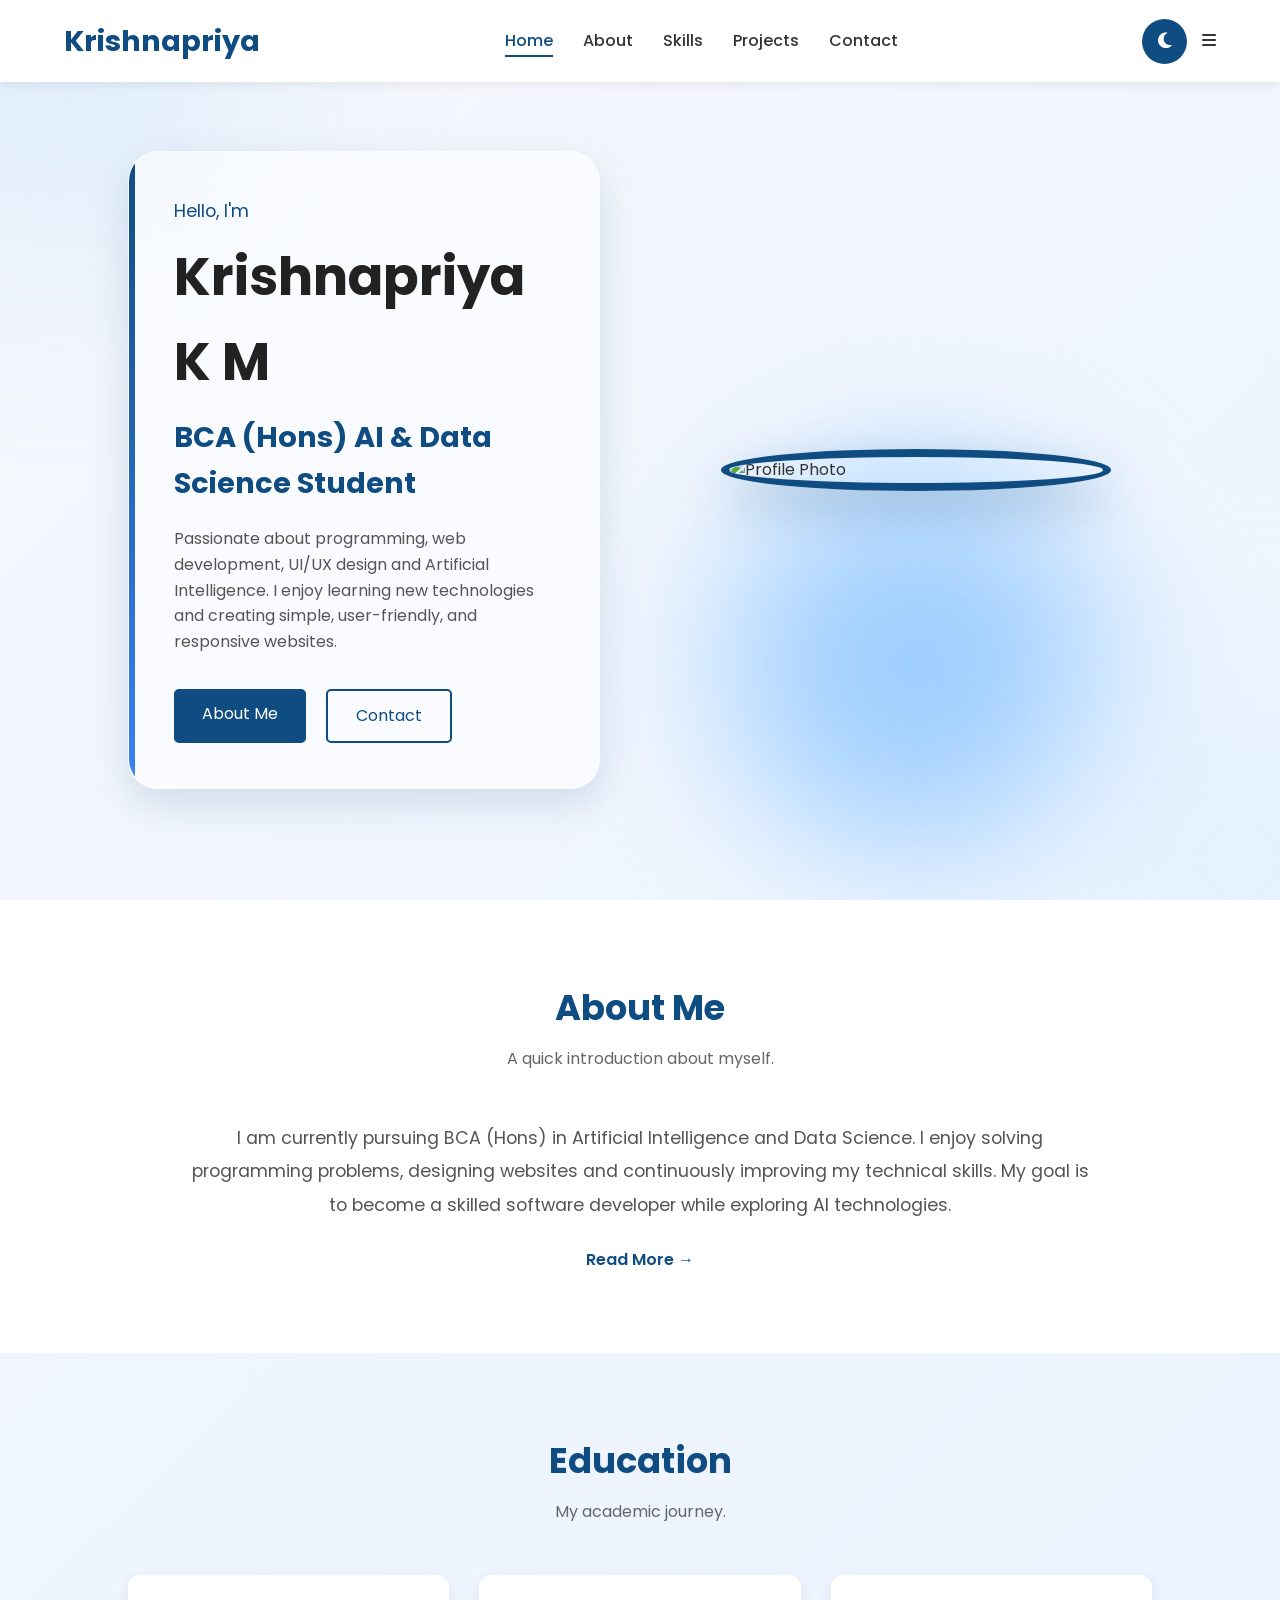
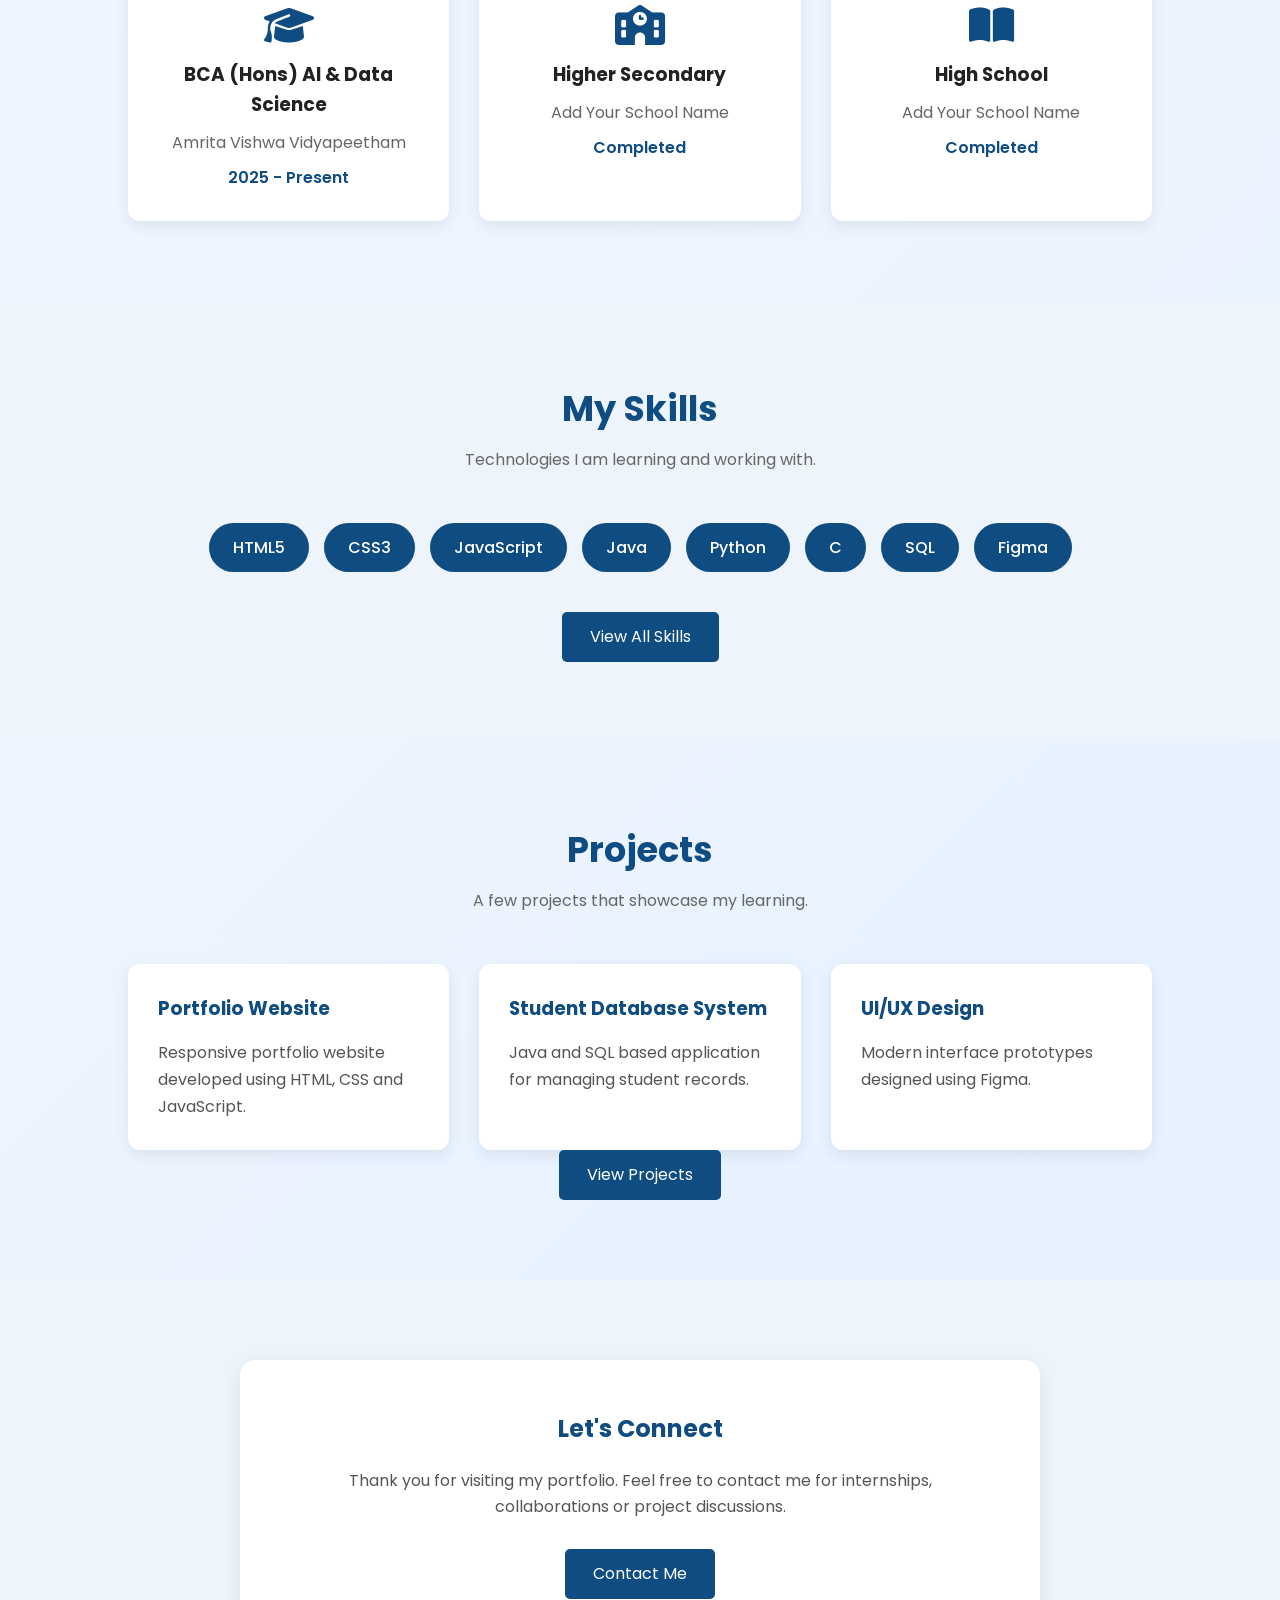
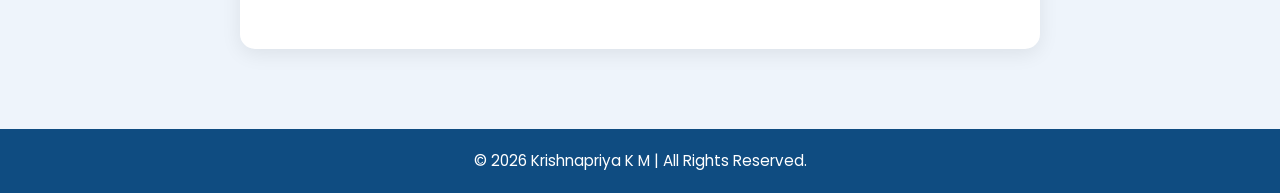
==== index.html @ 40e82e0d "Rename home.html to index.html" ====
<!DOCTYPE html>
<html lang="en">

<head>

    <meta charset="UTF-8">

    <meta name="viewport" content="width=device-width, initial-scale=1.0">

    <title>Krishnapriya | Portfolio</title>

    <!-- Google Font -->

    <link rel="preconnect" href="https://fonts.googleapis.com">

    <link rel="preconnect" href="https://fonts.gstatic.com" crossorigin>

    <link href="https://fonts.googleapis.com/css2?family=Poppins:wght@300;400;500;600;700&display=swap" rel="stylesheet">

    <!-- Font Awesome -->

    <link rel="stylesheet"
    href="https://cdnjs.cloudflare.com/ajax/libs/font-awesome/6.6.0/css/all.min.css">

    <!-- CSS Files -->

    <link rel="stylesheet" href="global.css">

    <link rel="stylesheet" href="resp.css">

</head>

<body>
    <!--========== LOADER ==========-->

<div id="loader">

    <div class="loader-circle"></div>

    <h2>Krishnapriya</h2>

</div>
    <!-- ================= NAVBAR ================= -->
    <header>
        <nav class="navbar">
            <div class="logo">
                <h2>Krishnapriya</h2>
            </div>

            <ul class="nav-links">
                <li><a href="home.html" class="active">Home</a></li>
                <li><a href="about.html">About</a></li>
                <li><a href="skills.html">Skills</a></li>
                <li><a href="projects.html">Projects</a></li>
                <li><a href="contact.html">Contact</a></li>
            </ul>

            <div class="nav-right">
    <button id="theme-toggle">
        <i class="fa-solid fa-moon"></i>
    </button>

    <div class="menu-toggle">
        <i class="fa-solid fa-bars"></i>
    </div>
</div>
        </nav>
    </header>

    <!-- ================= HERO SECTION ================= -->
    <section class="hero">
        <div class="hero-text">
            <div class="hero-card">
            <p class="greeting">
                Hello, I'm
            </p>
            <h1>
                Krishnapriya K M
            </h1>
            <h2>
                BCA (Hons) AI & Data Science Student
            </h2>
            <p class="hero-description">
                Passionate about programming, web development,
                UI/UX design and Artificial Intelligence.
                I enjoy learning new technologies and creating
                simple, user-friendly, and responsive websites.
            </p>

            <div class="hero-buttons">
                <a href="about.html" class="btn">
                    About Me
                </a>
                <a href="contact.html" class="btn btn-outline">
                    Contact
                </a>
            </div>
            </div>
        </div>
        <div class="hero-image">
            <img src="image/profile.jpg.jpeg"
                 alt="Profile Photo">
        </div>

    </section>

    <!-- ================= ABOUT PREVIEW ================= -->

    <section class="about-preview reveal">
        <div class="section-title">
            <h2>About Me</h2>
            <p>
                A quick introduction about myself.
            </p>
        </div>
        <div class="about-content">
            <p>
                I am currently pursuing BCA (Hons) in Artificial
                Intelligence and Data Science. I enjoy solving
                programming problems, designing websites and
                continuously improving my technical skills.

                My goal is to become a skilled software developer
                while exploring AI technologies.
            </p>
            <a href="about.html" class="read-more">
                Read More →
            </a>
        </div>
    </section>
        <!-- ================= EDUCATION PREVIEW ================= -->
    <section class="education-preview reveal">
        <div class="section-title">
            <h2>Education</h2>
            <p>
                My academic journey.
            </p>
        </div>
        <div class="education-container">
            <div class="education-card">
                <i class="fa-solid fa-graduation-cap"></i>
                <h3>BCA (Hons) AI & Data Science</h3>
                <p>
                    Amrita Vishwa Vidyapeetham
                </p>

                <span>2025 - Present</span>

            </div>

            <div class="education-card">
                <i class="fa-solid fa-school"></i>
                <h3>Higher Secondary</h3>
                <p>
                    Add Your School Name
                </p>
                <span>Completed</span>
            </div>

            <div class="education-card">
                <i class="fa-solid fa-book-open"></i>
                <h3>High School</h3>
                <p>
                    Add Your School Name
                </p>
                <span>Completed</span>
            </div>
        </div>
    </section>

    <!-- ================= SKILLS PREVIEW ================= -->

    <section class="skills-preview reveal">
        <div class="section-title">
            <h2>My Skills</h2>
            <p>
                Technologies I am learning and working with.
            </p>
        </div>

        <div class="skills-container">
            <div class="skill">HTML5</div>
            <div class="skill">CSS3</div>
            <div class="skill">JavaScript</div>
            <div class="skill">Java</div>
            <div class="skill">Python</div>
            <div class="skill">C</div>
            <div class="skill">SQL</div>
            <div class="skill">Figma</div>
        </div>

        <div class="center">
            <a href="skills.html" class="btn">
                View All Skills
            </a>
        </div>
    </section>

    <!-- ================= PROJECTS PREVIEW ================= -->

    <section class="projects-preview reveal">
        <div class="section-title">
            <h2>Projects</h2>
            <p>
                A few projects that showcase my learning.
            </p>
        </div>
        <div class="project-container">
            <div class="project-card">
                <h3>Portfolio Website</h3>
                <p>
                    Responsive portfolio website developed using
                    HTML, CSS and JavaScript.
                </p>
            </div>

            <div class="project-card">
                <h3>Student Database System</h3>
                <p>

                    Java and SQL based application for managing
                    student records.
                </p>
            </div>
            <div class="project-card">
                <h3>UI/UX Design</h3>

                <p>
                    Modern interface prototypes designed
                 using Figma.
                </p>
            </div>
        </div>

        <div class="center">
            <a href="projects.html" class="btn">
                View Projects
            </a>
        </div>
    </section>

    <!-- ================= CONTACT SECTION ================= -->

    <section class="contact-preview reveal">
        <div class="contact-box">
            <h2>
                Let's Connect
            </h2>
            <p>
                Thank you for visiting my portfolio.
                Feel free to contact me for internships,
                collaborations or project discussions.
            </p>
            <a href="contact.html" class="btn">
                Contact Me
            </a>
        </div>
    </section>

    <!-- ================= FOOTER ================= -->

    <footer>

        <p>
            © 2026 Krishnapriya K M | All Rights Reserved.
        </p>
    </footer>
    <button id="backToTop">

    <i class="fa-solid fa-arrow-up"></i>

</button>
    <!-- ================= JAVASCRIPT ================= -->

    <script src="home.js"></script>
</body>
</html>
---- global.css ----
/*    GOOGLE FONT*/

@import url('https://fonts.googleapis.com/css2?family=Poppins:wght@300;400;500;600;700&display=swap');

/*    RESET */

*{
    margin:0;
    padding:0;
    box-sizing:border-box;
}

html{
    scroll-behavior:smooth;
}

body{
    font-family:'Poppins',sans-serif;
    background:linear-gradient(
        135deg,
        #f5f7fb 0%,
        #eef5ff 45%,
        #e4f1ff 100%
    );
    color:#333;
    line-height:1.6;
    transition: 0.4s ease;
    position:relative;
    overflow-x:hidden;
}
body::before{
    content:"";
    position:fixed;
    width:350px;
    height:350px;
    border-radius:50%;
    background:#b8dcff;
    top:-120px;
    left:-120px;
    filter:blur(120px);
    opacity:.45;
    z-index:-1;
}

body::after{
    content:"";
    position:fixed;
    width:320px;
    height:320px;
    border-radius:50%;
    background:#d9ecff;
    bottom:-120px;
    right:-120px;
    filter:blur(100px);
    opacity:.5;
    z-index:-1;
}

img{
    max-width:100%;
    display:block;
}

a{
    text-decoration:none;
}

ul{
    list-style:none;
}

/*    COMMON*/

section{
    padding:80px 10%;
}

.section-title{
    text-align:center;
    margin-bottom:50px;
}

.section-title h2{
    font-size:2.2rem;
    color:#0f4c81;
    margin-bottom:10px;
}

.section-title p{
    color:#666;
}

/*    NAVBAR */

header{
    width:100%;
    background:#ffffff;
    box-shadow:0 2px 10px rgba(0,0,0,.08);
    position:fixed;
    top:0;
    left:0;
    z-index:1000;
}

.navbar{
    width:90%;
    margin:auto;
    display:flex;
    justify-content:space-between;
    align-items:center;
    padding:18px 0;
}

.logo h2{
    color:#0f4c81;
    font-size:1.8rem;
    font-weight:700;
}

.nav-links{
    display:flex;
    gap:30px;
}

.nav-links a{
    color:#333;
    font-weight:500;
    transition:.3s;
}

.nav-links a:hover,
.nav-links .active{
    color:#0f4c81;
}

.menu-icon{
    display:none;
    font-size:1.5rem;
    cursor:pointer;
}

/*    HERO */

.hero{
    display:flex;
    justify-content:center;
    align-items:center;
    gap:80px;
    min-height:100vh;
    padding-top:120px;
}
.hero-image{
    position:relative;
}

.hero-image::before{
    content:"";
    position:absolute;
    width:430px;
    height:430px;
    border-radius:50%;
    background:radial-gradient(circle,#8ec5ff,#dfefff);
    filter:blur(60px);
    z-index:-1;
}

.hero-text{
    flex:1;
}

.greeting{
    color:#0f4c81;
    font-size:1.1rem;
    margin-bottom:10px;
}

.hero-text h1{
    font-size:3.3rem;
    color:#222;
    margin-bottom:10px;
}

.hero-text h2{
    color:#0f4c81;
    font-size:1.8rem;
    margin-bottom:20px;
}

.hero-description{
    color:#555;
    margin-bottom:35px;
    max-width:600px;
}

/*    BUTTONS */

.hero-buttons{
    display:flex;
    gap:20px;
}

.btn{
    background:#0f4c81;
    color:#fff;
    padding:12px 28px;
    border-radius:5px;
    transition:.3s;
    display:inline-block;
}

.btn:hover{
    background:#09345a;
}

.btn-outline{
    background:transparent;
    border:2px solid #0f4c81;
    color:#0f4c81;
}

.btn-outline:hover{
    background:#0f4c81;
    color:#fff;
}

/*    HERO IMAGE */

.hero-image{
    flex:1;
    display:flex;
    justify-content:center;
    position:relative;
}

.hero-image img{
    width:390px;
    border-radius:50%;
    border:8px solid #0f4c81;
    box-shadow:0 20px 50px rgba(15,76,129,.25);
}
/*    ABOUT PREVIEW */

.about-preview{
    background:#ffffff;
}

.about-content{
    max-width:900px;
    margin:auto;
    text-align:center;
}

.about-content p{
    font-size:1.05rem;
    color:#555;
    line-height:1.8;
    margin-bottom:25px;
}

.read-more{
    color:#0f4c81;
    font-weight:600;
}

.read-more:hover{
    text-decoration:underline;
}

/*    EDUCATION */

.education-container{
    display:grid;
    grid-template-columns:repeat(auto-fit,minmax(250px,1fr));
    gap:30px;
}

.education-card{
    background:#ffffff;
    padding:30px;
    border-radius:12px;
    text-align:center;
    box-shadow:0 5px 15px rgba(0,0,0,.08);
    transition:.3s;
}

.education-card:hover{
    transform:translateY(-8px);
}

.education-card i{
    font-size:2.5rem;
    color:#0f4c81;
    margin-bottom:15px;
}

.education-card h3{
    margin-bottom:10px;
    color:#222;
}

.education-card p{
    color:#666;
    margin-bottom:10px;
}

.education-card span{
    color:#0f4c81;
    font-weight:600;
}

/*    SKILLS */

.skills-preview{
    background:#eef4fb;
}

.skills-container{
    display:flex;
    flex-wrap:wrap;
    justify-content:center;
    gap:15px;
    margin-bottom:40px;
}

.skill{
    background:#0f4c81;
    color:#fff;
    padding:12px 24px;
    border-radius:30px;
    font-weight:500;
    transition:.3s;
}

.skill:hover{
    background:#09345a;
    transform:scale(1.05);
}

.center{
    text-align:center;
}

/*    PROJECTS */

.project-container{
    display:grid;
    grid-template-columns:repeat(auto-fit,minmax(280px,1fr));
    gap:30px;
}

.project-card{
    background:#ffffff;
    padding:30px;
    border-radius:12px;
    box-shadow:0 5px 15px rgba(0,0,0,.08);
    transition:.3s;
}

.project-card:hover{
    transform:translateY(-10px);
}

.project-card h3{
    color:#0f4c81;
    margin-bottom:15px;
}

.project-card p{
    color:#555;
    line-height:1.7;
}
/*   CONTACT SECTION */

.contact-preview{
    background:#eef4fb;
}

.contact-box{
    max-width:800px;
    margin:auto;
    text-align:center;
    background:#ffffff;
    padding:50px;
    border-radius:15px;
    box-shadow:0 5px 20px rgba(0,0,0,.08);
}

.contact-box h2{
    color:#0f4c81;
    margin-bottom:20px;
}

.contact-box p{
    color:#555;
    margin-bottom:30px;
}

/*    FOOTER */

footer{
    background:#0f4c81;
    color:#ffffff;
    text-align:center;
    padding:20px;
}

footer p{
    font-size:.95rem;
}
/*    HOVER EFFECTS*/

.nav-links a{
    position:relative;
}

.nav-links a::after{
    content:"";
    position:absolute;
    left:0;
    bottom:-5px;
    width:0;
    height:2px;
    background:#0f4c81;
    transition:0.3s;
}

.nav-links a:hover::after,
.nav-links .active::after{
    width:100%;
}

.education-card,
.project-card,
.skill,
.btn,
.hero-image img{
    transition:all 0.3s ease;
}

.hero-image img:hover{
    transform:scale(1.05);
}

.btn:hover{
    transform:translateY(-3px);
}

.project-card:hover{
    box-shadow:0 10px 25px rgba(0,0,0,0.15);
}

.education-card:hover{
    box-shadow:0 10px 25px rgba(0,0,0,0.15);
}

/*    SIMPLE FADE ANIMATION*/

@keyframes fadeIn{
    from{
        opacity:0;
        transform:translateY(30px);
    }

    to{
        opacity:1;
        transform:translateY(0);
    }

}

.hero-text{
    animation:fadeIn 1s ease;
}
.hero-card{
   background:rgba(255,255,255,0.55);
    backdrop-filter:blur(18px);
    -webkit-backdrop-filter:blur(18px);
    border:1px solid rgba(255,255,255,0.4);
    border-radius:30px;
    max-width: 560px;
    padding:45px;
    box-shadow:0 15px 40px rgba(15,76,129,0.15);
    transition:0.4s ease;
}

.hero-card:hover{
    transform:translateY(-8px);
    box-shadow:0 25px 50px rgba(15,76,129,0.2);
}

.hero-image{
    animation:fadeIn 1.2s ease;
    position:relative;
}

.about-preview,
.education-preview,
.skills-preview,
.projects-preview,
.contact-preview{
    animation:fadeIn 1s ease;
}

/*    UTILITY CLASSES */

.text-center{
    text-align:center;
}

.mt-1{
    margin-top:10px;
}

.mt-2{
    margin-top:20px;
}

.mt-3{
    margin-top:30px;
}

.mt-4{
    margin-top:40px;
}

.mb-1{
    margin-bottom:10px;
}

.mb-2{
    margin-bottom:20px;
}

.mb-3{
    margin-bottom:30px;
}

.mb-4{
    margin-bottom:40px;
}

/*    OPTIONAL BACK TO TOP BUTTON */

#backToTop{
    position:fixed;
    bottom:25px;
    right:25px;
    width:50px;
    height:50px;
    background:#0f4c81;
    color:#fff;
    border:none;
    border-radius:50%;
    cursor:pointer;
    display:none;
    justify-content:center;
    align-items:center;
    font-size:18px;
    box-shadow:0 4px 12px rgba(0,0,0,0.2);
    transition:0.3s;
}

#backToTop:hover{
    background:#09345a;
    transform:translateY(-3px);
}

/*    SELECTION COLOR */

::selection{
    background:#0f4c81;
    color:#ffffff;
}
/*   DARK MODE BUTTON*/

.nav-right{
    display:flex;
    align-items:center;
    gap:15px;
}

#theme-toggle{
    width:45px;
    height:45px;
    border:none;
    border-radius:50%;
    background:#0f4c81;
    color:white;
    cursor:pointer;
    font-size:18px;
    transition:.4s;
}

#theme-toggle:hover{
    transform:rotate(180deg) scale(1.1);
    background:#09345a;
}
/*=========================
   DARK MODE
=========================*/

body.dark{
    background:linear-gradient(
        135deg,
        #020617,
        #0f172a,
        #111827);
    color:#f8fafc;
}
body.dark::before{
    background:#1d4ed8;
    opacity:.18;
}

body.dark::after{
    background:#2563eb;
    opacity:.12;
}
body.dark .hero-card{
    background:rgba(30,41,59,0.7);
    border:1px solid rgba(255,255,255,0.08);
    backdrop-filter:blur(18px);
    -webkit-backdrop-filter:blur(18px);
}

body.dark header{
    background:#1e293b;
}

body.dark .about-preview,

body.dark .education-card,

body.dark .project-card,

body.dark .contact-box{
    background:#1e293b;
    color:white;
}

body.dark .skills-preview,
body.dark .contact-preview{
    background:#111827;
}

body.dark footer{
    background:#020617;
}

body.dark p{
    color:#d1d5db;
}

body.dark h1,

body.dark h2,

body.dark h3{
    color:white;
}

body.dark .nav-links a{
    color:white;
}

body.dark .btn-outline{
    color:white;
    border:2px solid white;
}
/*    SKILL PROGRESS BARS*/

.skill-progress{
    max-width:900px;
    margin:auto;
}

.progress-box{
    margin-bottom:30px;
}

.progress-box h4{
    margin-bottom:10px;
    font-size:1rem;
    color:#0f4c81;
    display:flex;
    justify-content:space-between;
}

.progress-bar{
    width:100%;
    height:20px;
    background:#dbeafe;
    border-radius:50px;
    overflow:hidden;
}

.progress{
    height:100%;
    border-radius:50px;
    display:flex;
    align-items:center;
    justify-content:flex-end;
    padding-right:10px;
    color:#fff;
    font-size:0.85rem;
    font-weight:600;
    animation:fillBar 2s ease forwards;
}

/* Individual Progress */

.html{
    width:90%;
    background:linear-gradient(90deg,#2563eb,#3b82f6);
}

.css{
    width:85%;
    background:linear-gradient(90deg,#0ea5e9,#38bdf8);
}

.java{
    width:80%;
    background:linear-gradient(90deg,#f97316,#fb923c);
}

.python{
    width:65%;
    background:linear-gradient(90deg,#16a34a,#4ade80);
}

.sql{
    width:85%;
    background:linear-gradient(90deg,#7c3aed,#a855f7);
}

/* Animation */

@keyframes fillBar{
    from{
        width:0;
    }
}
/*    DARK MODE - PROGRESS BARS*/

body.dark .progress-bar{
    background:#374151;
}

body.dark .progress-box h4{
    color:#ffffff;
}
/*==================================
    ABOUT PAGE ENHANCEMENTS
==================================*/

.about-content{
    max-width:900px;
    margin:auto;
    text-align:center;
}

.about-content p{
    font-size:1.1rem;
    line-height:1.9;
    color:#555;
}

.project-card i{
    font-size:2.5rem;
    color:#0f4c81;
    margin-bottom:20px;
}

body.dark .about-content p{
    color:#d1d5db;
}

body.dark .project-card i{
    color:#60a5fa;
}
/*       CONTACT FORM */

.contact-form{
    max-width:700px;
    margin:auto;
}

.contact-form form{
    display:flex;
    flex-direction:column;
    gap:20px;
}

.contact-form input,
.contact-form textarea{
    width:100%;
    padding:15px;
    border:1px solid #d1d5db;
    border-radius:10px;
    font-size:1rem;
    font-family:'Poppins',sans-serif;
    outline:none;
    transition:.3s;
}

.contact-form input:focus,
.contact-form textarea:focus{
    border-color:#0f4c81;
    box-shadow:0 0 10px rgba(15,76,129,.2);
}

.contact-form textarea{
    resize:vertical;
    min-height:150px;
}

body.dark .contact-form input,
body.dark .contact-form textarea{
    background:#1e293b;
    color:white;
    border:1px solid #475569;
}
/*            LOADER*/

#loader{
    position:fixed;
    top:0;
    left:0;
    width:100%;
    height:100vh;
    background:#eef5ff;
    display:flex;
    flex-direction:column;
    justify-content:center;
    align-items:center;
    z-index:9999;
    transition:opacity .8s ease, visibility .8s ease;
}

.loader-circle{
    width:70px;
    height:70px;
    border:6px solid #dbeafe;
    border-top:6px solid #0f4c81;
    border-radius:50%;
    animation:spin 1s linear infinite;
}

#loader h2{
    margin-top:20px;
    color:#0f4c81;
    letter-spacing:2px;
}

@keyframes spin{
    100%{
        transform:rotate(360deg);
    }
}

.loader-hide{
    opacity:0;
    visibility:hidden;
}
body.dark #loader{
    background:#0f172a;
}

body.dark #loader h2{
    color:white;
}
/*        BACK TO TOP BUTTON*/

#backToTop{
    position:fixed;
    bottom:30px;
    right:30px;
    width:50px;
    height:50px;
    border:none;
    border-radius:50%;
    background:#0f4c81;
    color:#fff;
    font-size:20px;
    cursor:pointer;
    display:none;
    align-items:center;
    justify-content:center;
    box-shadow:0 5px 15px rgba(0,0,0,0.2);
    transition:0.3s;
    z-index:999;
}

#backToTop:hover{
    background:#09345a;
    transform:translateY(-4px);
}

#backToTop.show{
    display:flex;
}

body.dark #backToTop{
    background:#2563eb;
}

body.dark #backToTop:hover{
    background:#1d4ed8;
}
/*==================================
        SCROLL REVEAL
==================================*/

.reveal{
    opacity:0;
    transform:translateY(60px);
    transition:all 0.8s ease;
}

.reveal.active{
    opacity:1;
    transform:translateY(0);
}
.hero-card{
    position:relative;
    overflow:hidden;
}

.hero-card::before{
    content:"";
    position:absolute;
    left:0;
    top:0;
    width:6px;
    height:100%;
    background:linear-gradient(#0f4c81,#3b82f6);
}
---- resp.css ----
/*    TABLETS*/

@media (max-width:992px){
section{
    padding:70px 8%;
}

.hero{
    flex-direction:column-reverse;
    text-align:center;
    gap:40px;
}

.hero-text h1{
    font-size:2.8rem;
}

.hero-text h2{
    font-size:1.5rem;
}

.hero-description{
    max-width:100%;
}

.hero-buttons{
    justify-content:center;
}

.hero-image img{
    width:280px;
}

.education-container{
    grid-template-columns:repeat(2,1fr);
}

.project-container{
    grid-template-columns:repeat(2,1fr);
}
}
/*      MOBILE */

@media (max-width:768px){
.navbar{
    flex-direction:column;
    gap:20px;
}

.nav-links{
    flex-wrap:wrap;
    justify-content:center;
    gap:15px;
}

.hero{
    min-height:auto;
    padding-top:150px;
}

.hero-text h1{
    font-size:2.2rem;
}

.hero-text h2{
    font-size:1.3rem;
}

.hero-image img{
    width:230px;
}

.education-container{
    grid-template-columns:1fr;
}

.project-container{
    grid-template-columns:1fr;
}

.contact-box{
    padding:35px 20px;
}

}
/*    SMALL PHONES*/

@media (max-width:480px){
section{
    padding:60px 6%;
}

.logo h2{
    font-size:1.4rem;
}

.hero-text h1{
    font-size:1.8rem;
}

.hero-text h2{
    font-size:1.1rem;
}

.hero-description{
    font-size:.95rem;
}

.btn{
    padding:10px 20px;
    font-size:.9rem;
}

.hero-buttons{
    flex-direction:column;
}

.skill{
    width:100%;
    text-align:center;
}

footer{
    font-size:.85rem;
}
}
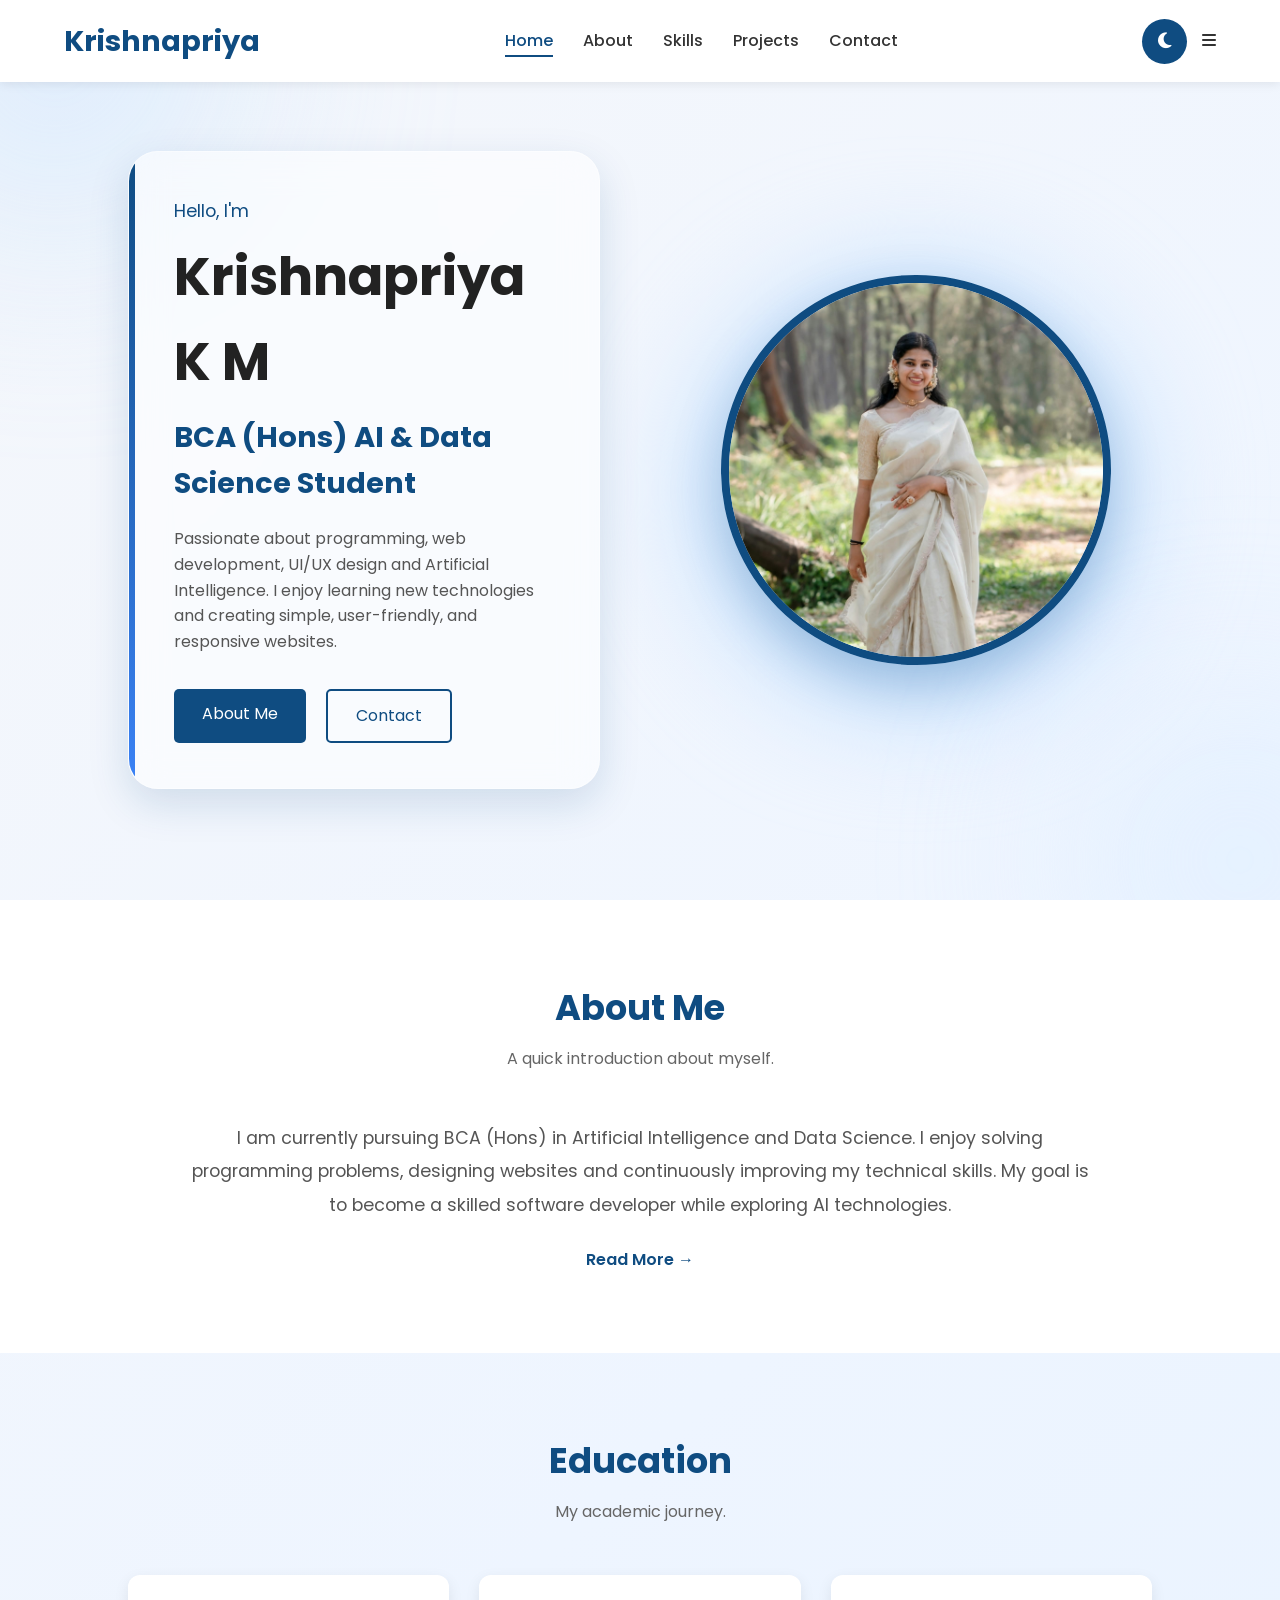
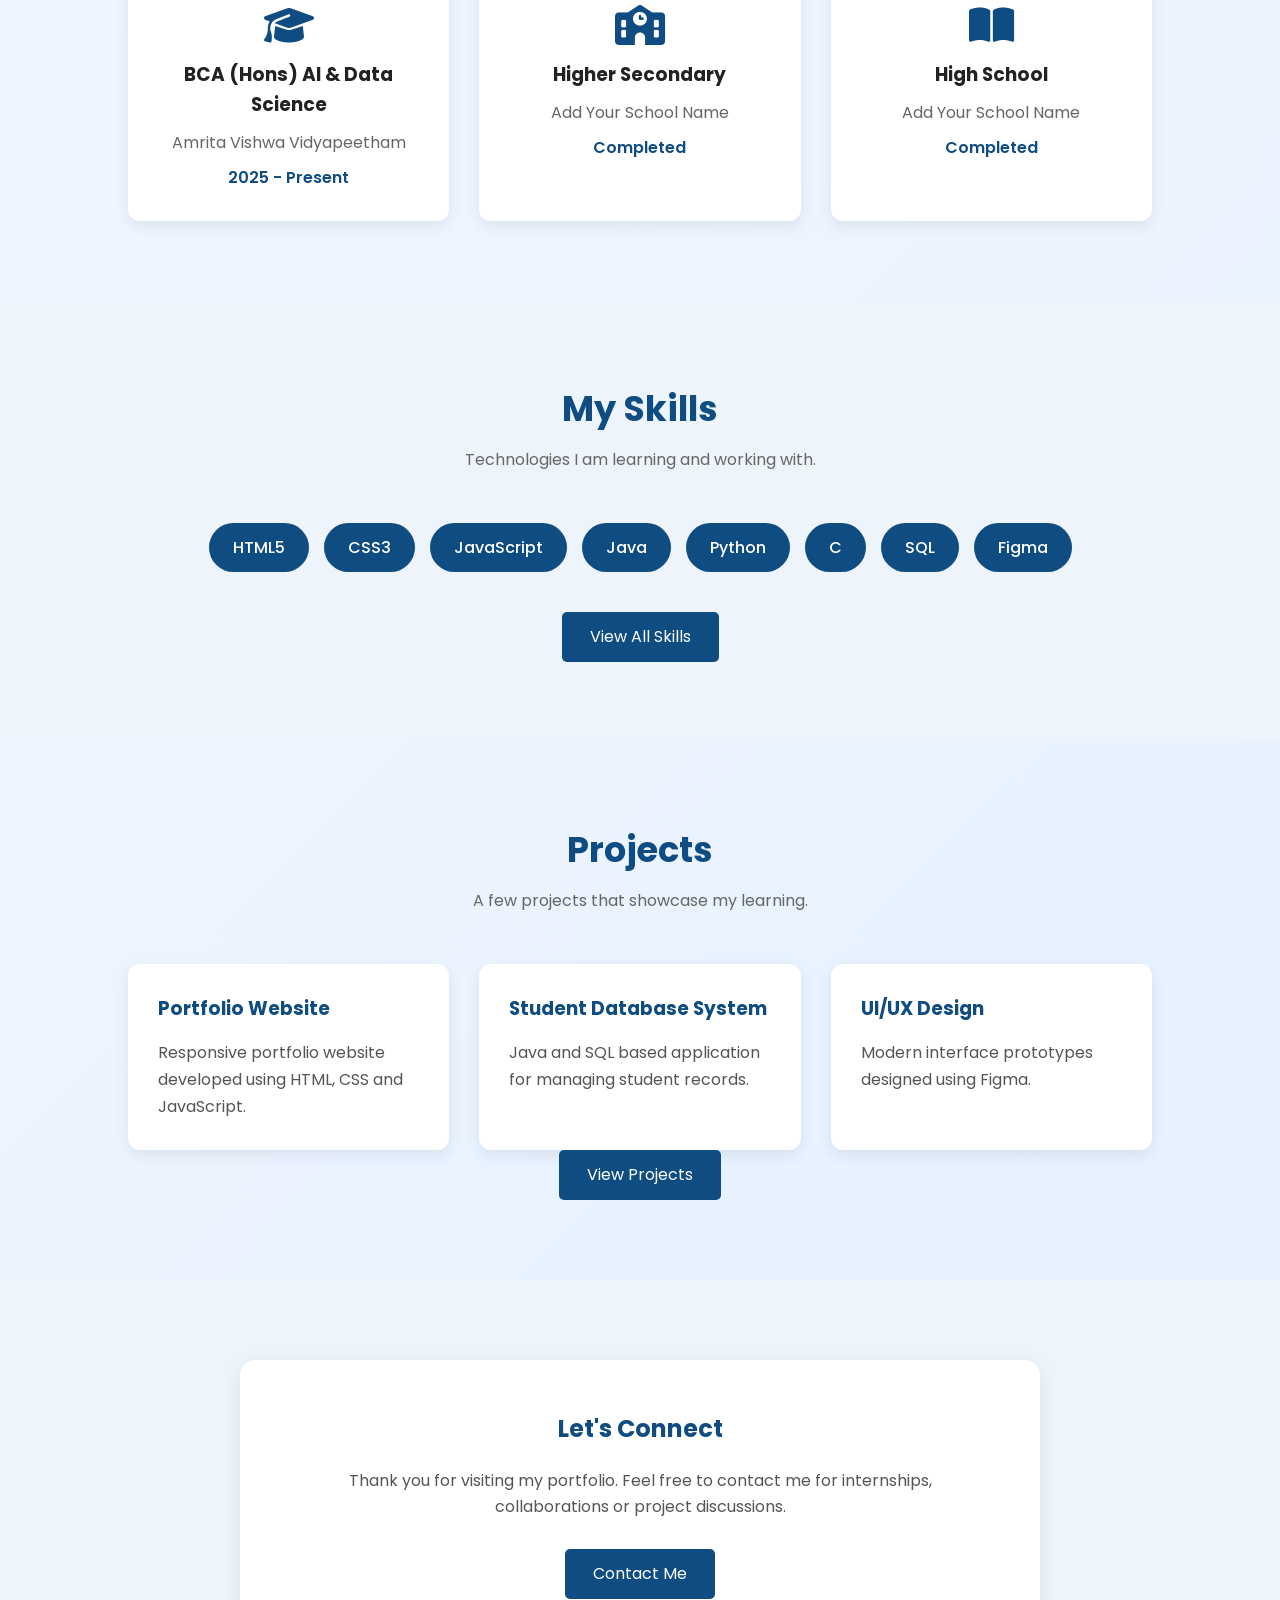
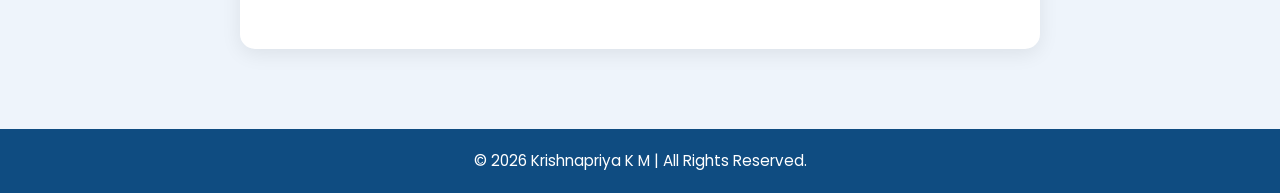
==== commit 00432c80: "Update index.html" ====
--- a/index.html
+++ b/index.html
@@ -98,7 +98,7 @@
             </div>
         </div>
         <div class="hero-image">
-            <img src="image/profile.jpg.jpeg"
+            <img src="profile.jpg.jpeg"
                  alt="Profile Photo">
         </div>
 
